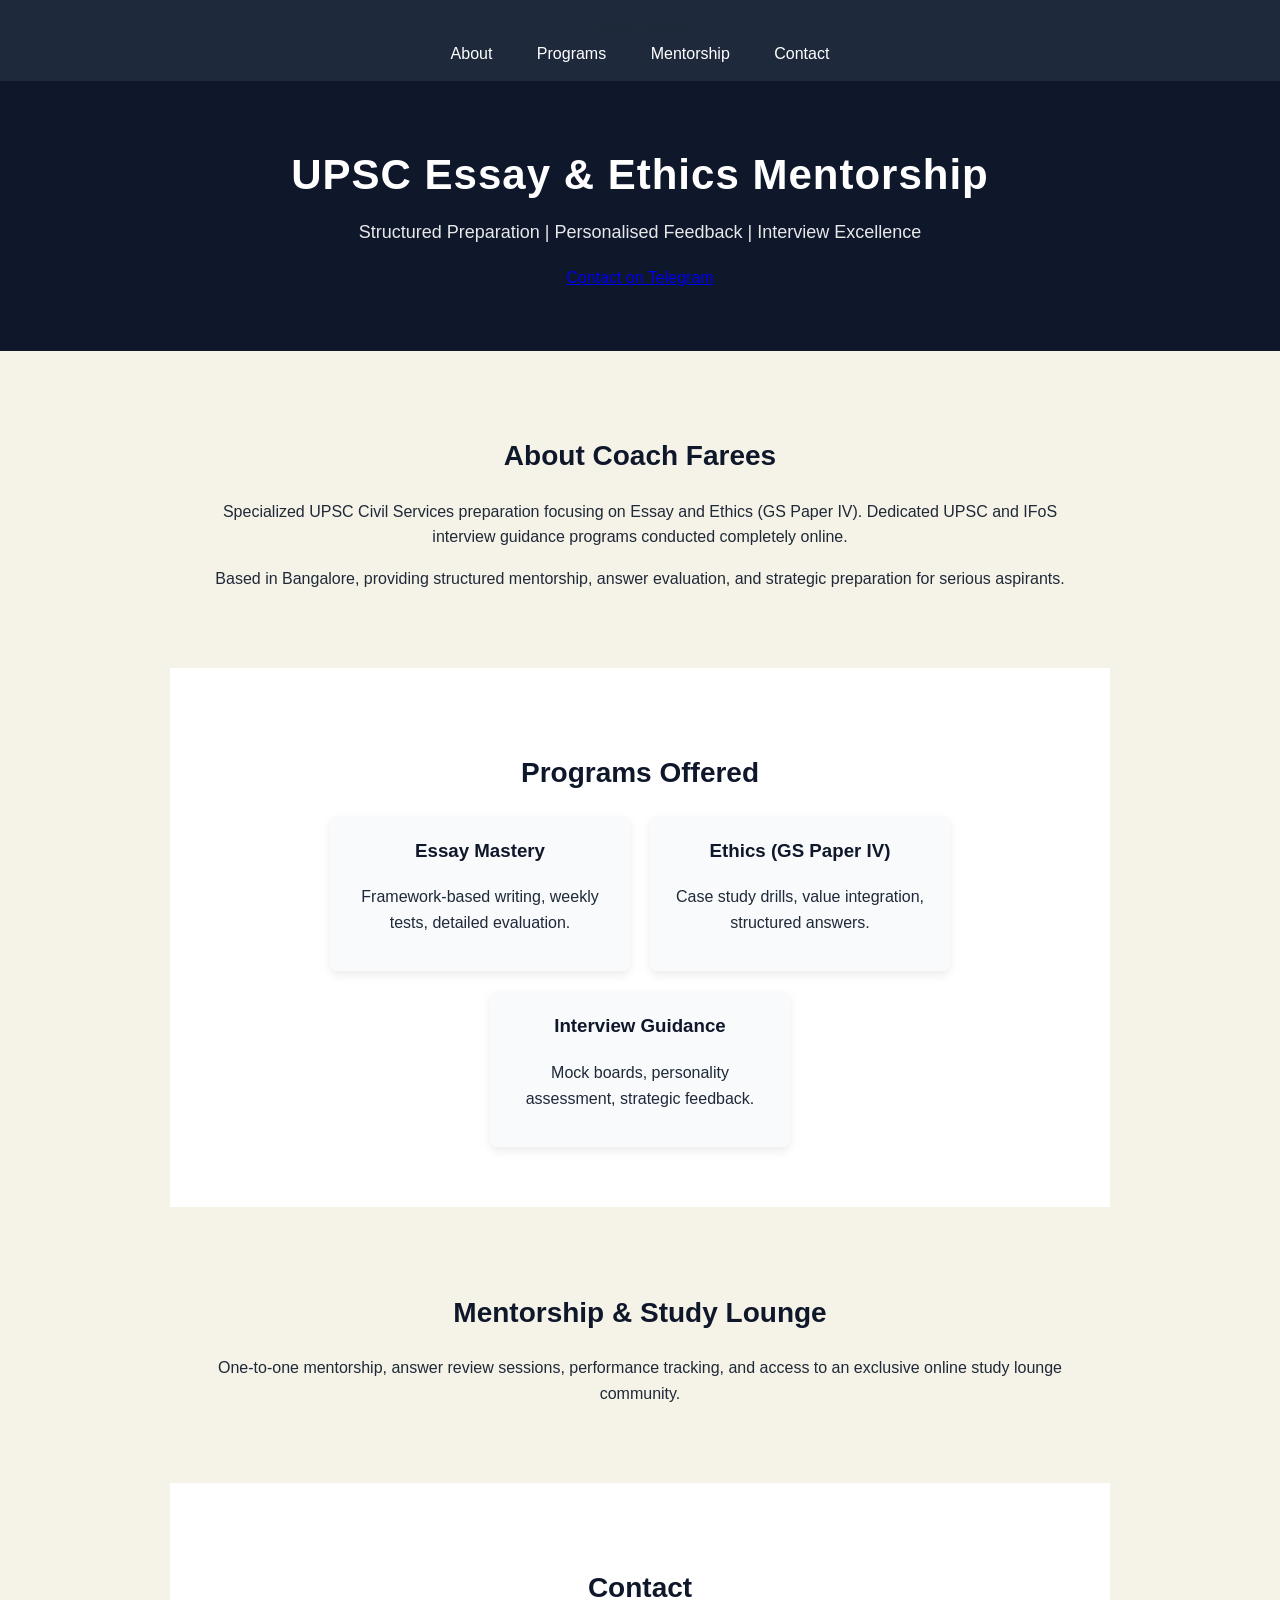
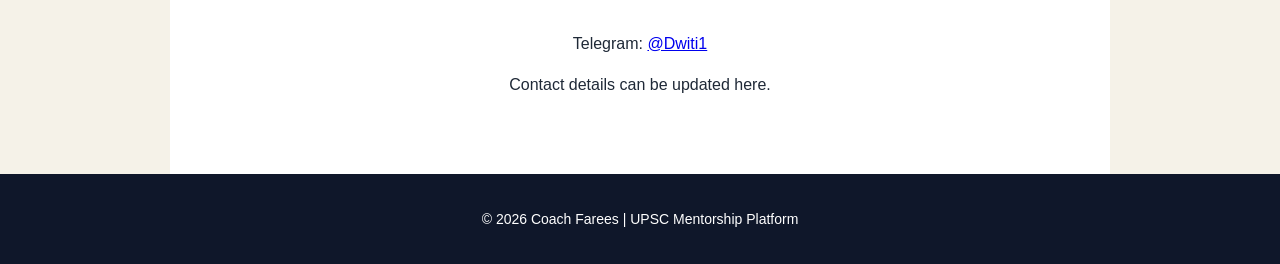
==== index.html @ 4fce7acf "Update index.html" ====
<!DOCTYPE html>
<html lang="en">
<head>
    <meta charset="UTF-8">
    <title>Coach Farees | UPSC Essay & Ethics Mentorship</title>
    <link rel="stylesheet" href="style.css">
</head>
<body>

    <nav class="navbar">
        <div class="logo">Coach Farees</div>
        <div class="nav-links">
            <a href="#about">About</a>
            <a href="#programs">Programs</a>
            <a href="#mentorship">Mentorship</a>
            <a href="#contact">Contact</a>
        </div>
    </nav>

    <header class="hero">
        <h1>UPSC Essay & Ethics Mentorship</h1>
        <p>Structured Preparation | Personalised Feedback | Interview Excellence</p>
        <a href="https://t.me/Dwiti1" class="btn" target="_blank">Contact on Telegram</a>
    </header>

    <section id="about" class="section">
        <h2>About Coach Farees</h2>
        <p>
            Specialized UPSC Civil Services preparation focusing on Essay and Ethics (GS Paper IV).
            Dedicated UPSC and IFoS interview guidance programs conducted completely online.
        </p>
        <p>
            Based in Bangalore, providing structured mentorship, answer evaluation,
            and strategic preparation for serious aspirants.
        </p>
    </section>

    <section id="programs" class="section alt">
        <h2>Programs Offered</h2>
        <div class="card-container">
            <div class="card">
                <h3>Essay Mastery</h3>
                <p>Framework-based writing, weekly tests, detailed evaluation.</p>
            </div>
            <div class="card">
                <h3>Ethics (GS Paper IV)</h3>
                <p>Case study drills, value integration, structured answers.</p>
            </div>
            <div class="card">
                <h3>Interview Guidance</h3>
                <p>Mock boards, personality assessment, strategic feedback.</p>
            </div>
        </div>
    </section>

    <section id="mentorship" class="section">
        <h2>Mentorship & Study Lounge</h2>
        <p>
            One-to-one mentorship, answer review sessions, performance tracking,
            and access to an exclusive online study lounge community.
        </p>
    </section>

    <section id="contact" class="section alt">
        <h2>Contact</h2>
        <p>Telegram: <a href="https://t.me/Dwiti1" target="_blank">@Dwiti1</a></p>
        <p>Contact details can be updated here.</p>
    </section>

    <footer>
        <p>© 2026 Coach Farees | UPSC Mentorship Platform</p>
    </footer>

</body>
</html>
---- style.css ----
body {
    margin: 0;
    font-family: 'Segoe UI', Tahoma, sans-serif;
    background-color: #f5f2e8;
    color: #1f2937;
    line-height: 1.6;
}

/* Header */
header {
    background-color: #0f172a;
    color: white;
    text-align: center;
    padding: 60px 20px;
}

header h1 {
    margin: 0;
    font-size: 42px;
    letter-spacing: 1px;
}

header p {
    margin-top: 10px;
    font-size: 18px;
    opacity: 0.9;
}

/* Navigation */
nav {
    background-color: #1e293b;
    text-align: center;
    padding: 15px 0;
}

nav a {
    color: white;
    text-decoration: none;
    margin: 0 20px;
    font-size: 16px;
}

nav a:hover {
    text-decoration: underline;
}

/* Sections */
.section {
    padding: 60px 20px;
    text-align: center;
    max-width: 900px;
    margin: auto;
}

.section h2 {
    margin-bottom: 20px;
    font-size: 28px;
    color: #0f172a;
}

.alt {
    background-color: #ffffff;
}

/* Cards */
.card-container {
    display: flex;
    flex-wrap: wrap;
    justify-content: center;
    gap: 20px;
}

.card {
    background-color: #f8fafc;
    padding: 20px;
    width: 260px;
    border-radius: 8px;
    box-shadow: 0 4px 10px rgba(0,0,0,0.08);
}

.card h3 {
    margin-top: 0;
    color: #0f172a;
}

/* Footer */
footer {
    background-color: #0f172a;
    color: white;
    text-align: center;
    padding: 20px;
    font-size: 14px;
}

/* Mobile Responsive */
@media (max-width: 768px) {
    .card-container {
        flex-direction: column;
        align-items: center;
    }
}
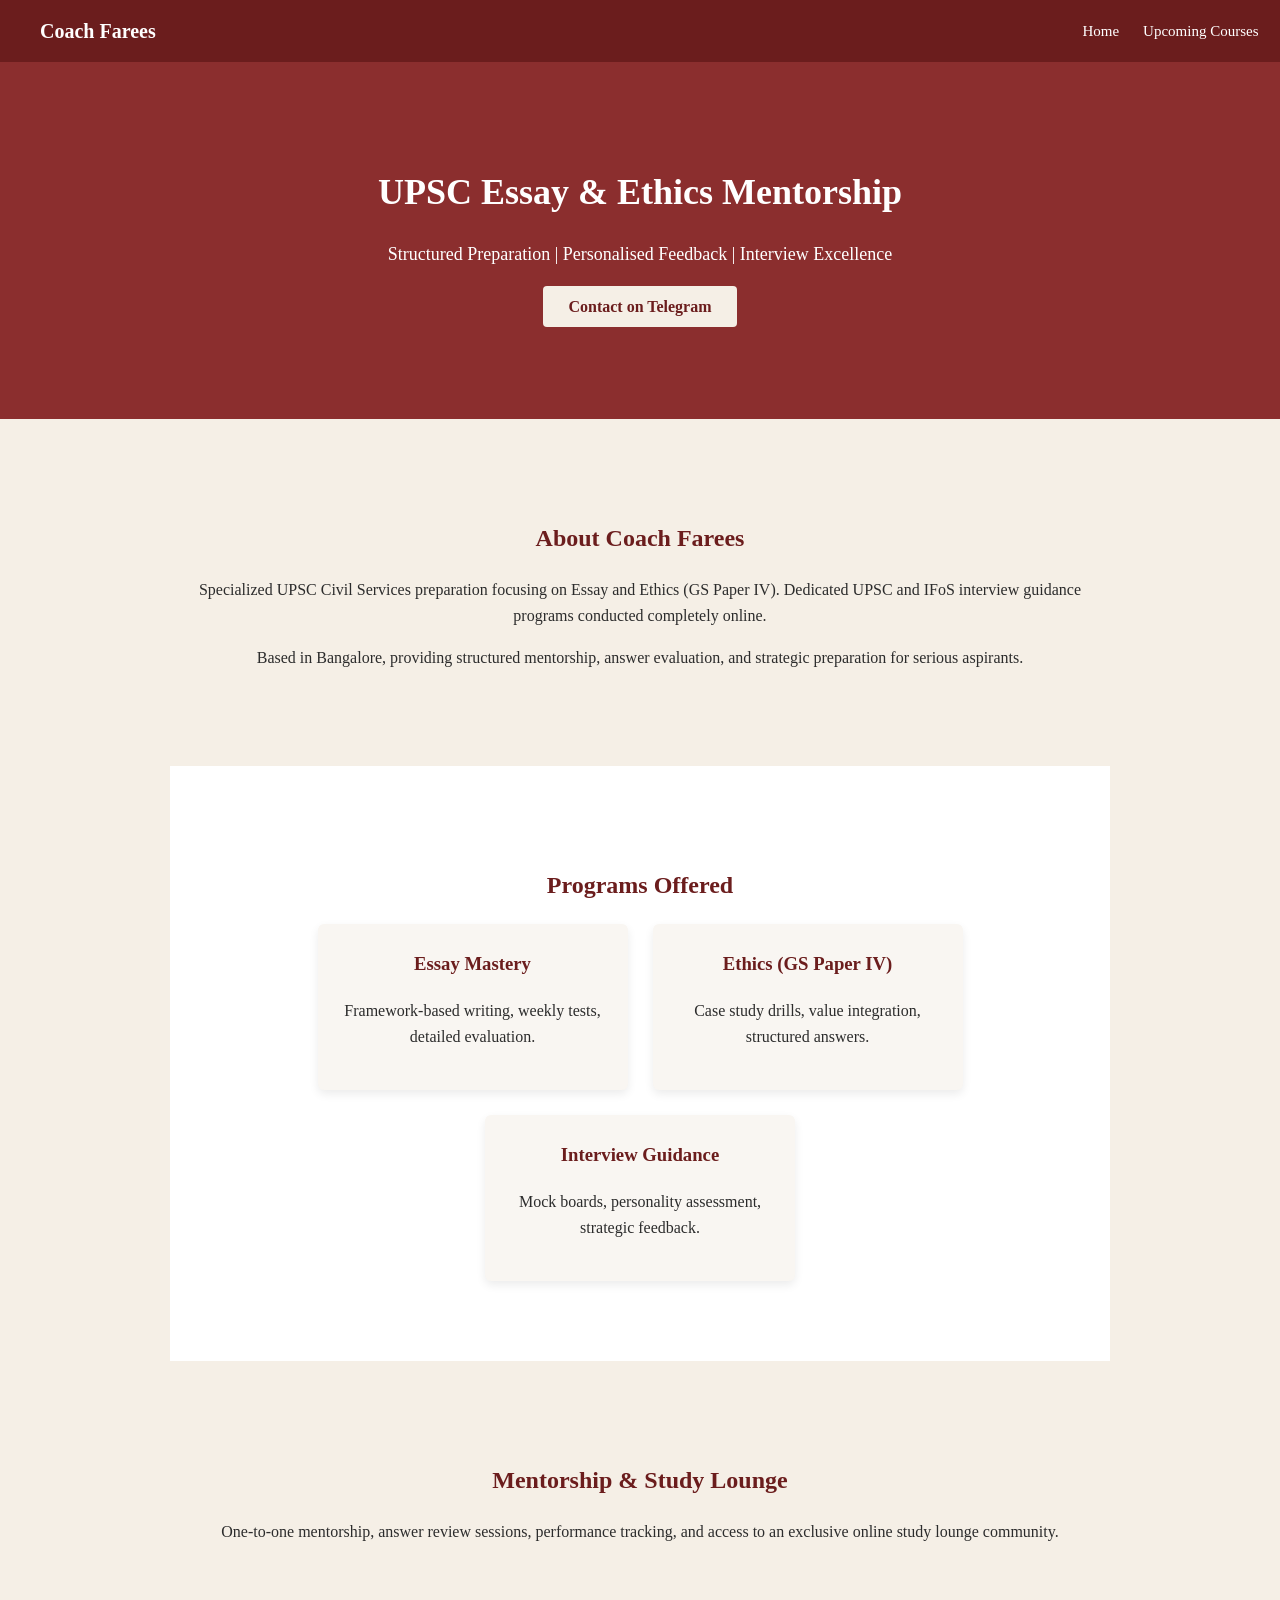
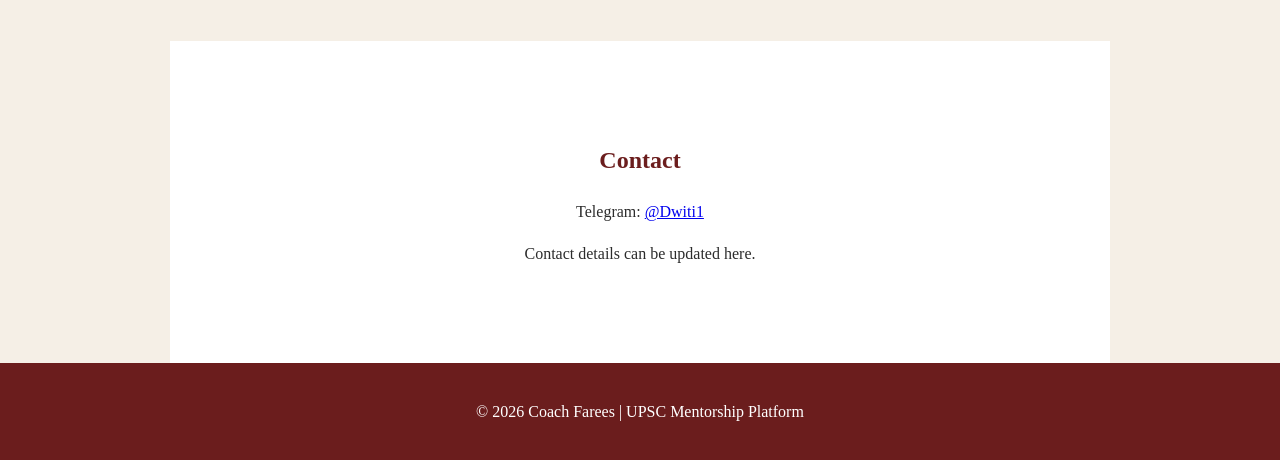
==== commit 90e7c77b: "Update index.html" ====
--- a/index.html
+++ b/index.html
@@ -10,10 +10,9 @@
     <nav class="navbar">
         <div class="logo">Coach Farees</div>
         <div class="nav-links">
-            <a href="#about">About</a>
-            <a href="#programs">Programs</a>
-            <a href="#mentorship">Mentorship</a>
-            <a href="#contact">Contact</a>
+            <a href="index.html">Home</a>
+            <a href="courses.html">Upcoming Courses</a>
+            <a href="forms.html">Apply</a>
         </div>
     </nav>
 
@@ -73,3 +72,4 @@
 
 </body>
 </html>
+
--- a/style.css
+++ b/style.css
@@ -1,65 +1,91 @@
+html {
+    scroll-behavior: smooth;
+}
+
 body {
     margin: 0;
-    font-family: 'Segoe UI', Tahoma, sans-serif;
-    background-color: #f5f2e8;
-    color: #1f2937;
+    font-family: 'Georgia', serif;
+    background-color: #f5efe6;
+    color: #2c2c2c;
     line-height: 1.6;
 }
 
-/* Header */
-header {
-    background-color: #0f172a;
+/* Navbar */
+.navbar {
+    position: fixed;
+    top: 0;
+    width: 100%;
+    background-color: #6b1d1d;
+    color: white;
+    display: flex;
+    justify-content: space-between;
+    align-items: center;
+    padding: 15px 40px;
+    z-index: 1000;
+}
+
+.navbar .logo {
+    font-size: 20px;
+    font-weight: bold;
+}
+
+.nav-links a {
+    color: white;
+    text-decoration: none;
+    margin-left: 20px;
+    font-size: 15px;
+}
+
+.nav-links a:hover {
+    text-decoration: underline;
+}
+
+/* Hero */
+.hero {
+    background-color: #8b2e2e;
     color: white;
     text-align: center;
-    padding: 60px 20px;
+    padding: 140px 20px 100px;
 }
 
-header h1 {
-    margin: 0;
-    font-size: 42px;
-    letter-spacing: 1px;
+.hero h1 {
+    font-size: 36px;
+    margin-bottom: 15px;
 }
 
-header p {
-    margin-top: 10px;
+.hero p {
     font-size: 18px;
-    opacity: 0.9;
+    margin-bottom: 25px;
 }
 
-/* Navigation */
-nav {
-    background-color: #1e293b;
-    text-align: center;
-    padding: 15px 0;
+.btn {
+    background-color: #f5efe6;
+    color: #6b1d1d;
+    padding: 12px 25px;
+    text-decoration: none;
+    border-radius: 4px;
+    font-weight: bold;
 }
 
-nav a {
-    color: white;
-    text-decoration: none;
-    margin: 0 20px;
-    font-size: 16px;
-}
-
-nav a:hover {
-    text-decoration: underline;
+.btn:hover {
+    background-color: #e6dccf;
 }
 
 /* Sections */
 .section {
-    padding: 60px 20px;
-    text-align: center;
+    padding: 80px 20px;
     max-width: 900px;
     margin: auto;
+    text-align: center;
+}
+
+.alt {
+    background-color: #ffffff;
 }
 
 .section h2 {
     margin-bottom: 20px;
-    font-size: 28px;
-    color: #0f172a;
-}
-
-.alt {
-    background-color: #ffffff;
+    color: #6b1d1d;
 }
 
 /* Cards */
@@ -67,35 +93,43 @@
     display: flex;
     flex-wrap: wrap;
     justify-content: center;
-    gap: 20px;
+    gap: 25px;
 }
 
 .card {
-    background-color: #f8fafc;
-    padding: 20px;
+    background-color: #f9f6f2;
+    padding: 25px;
     width: 260px;
-    border-radius: 8px;
+    border-radius: 6px;
     box-shadow: 0 4px 10px rgba(0,0,0,0.08);
 }
 
 .card h3 {
     margin-top: 0;
-    color: #0f172a;
+    color: #6b1d1d;
 }
 
 /* Footer */
 footer {
-    background-color: #0f172a;
+    background-color: #6b1d1d;
     color: white;
     text-align: center;
     padding: 20px;
-    font-size: 14px;
 }
 
-/* Mobile Responsive */
+/* Responsive */
 @media (max-width: 768px) {
+    .navbar {
+        flex-direction: column;
+        padding: 15px;
+    }
+
+    .nav-links {
+        margin-top: 10px;
+    }
+
     .card-container {
         flex-direction: column;
         align-items: center;
     }
-}+}
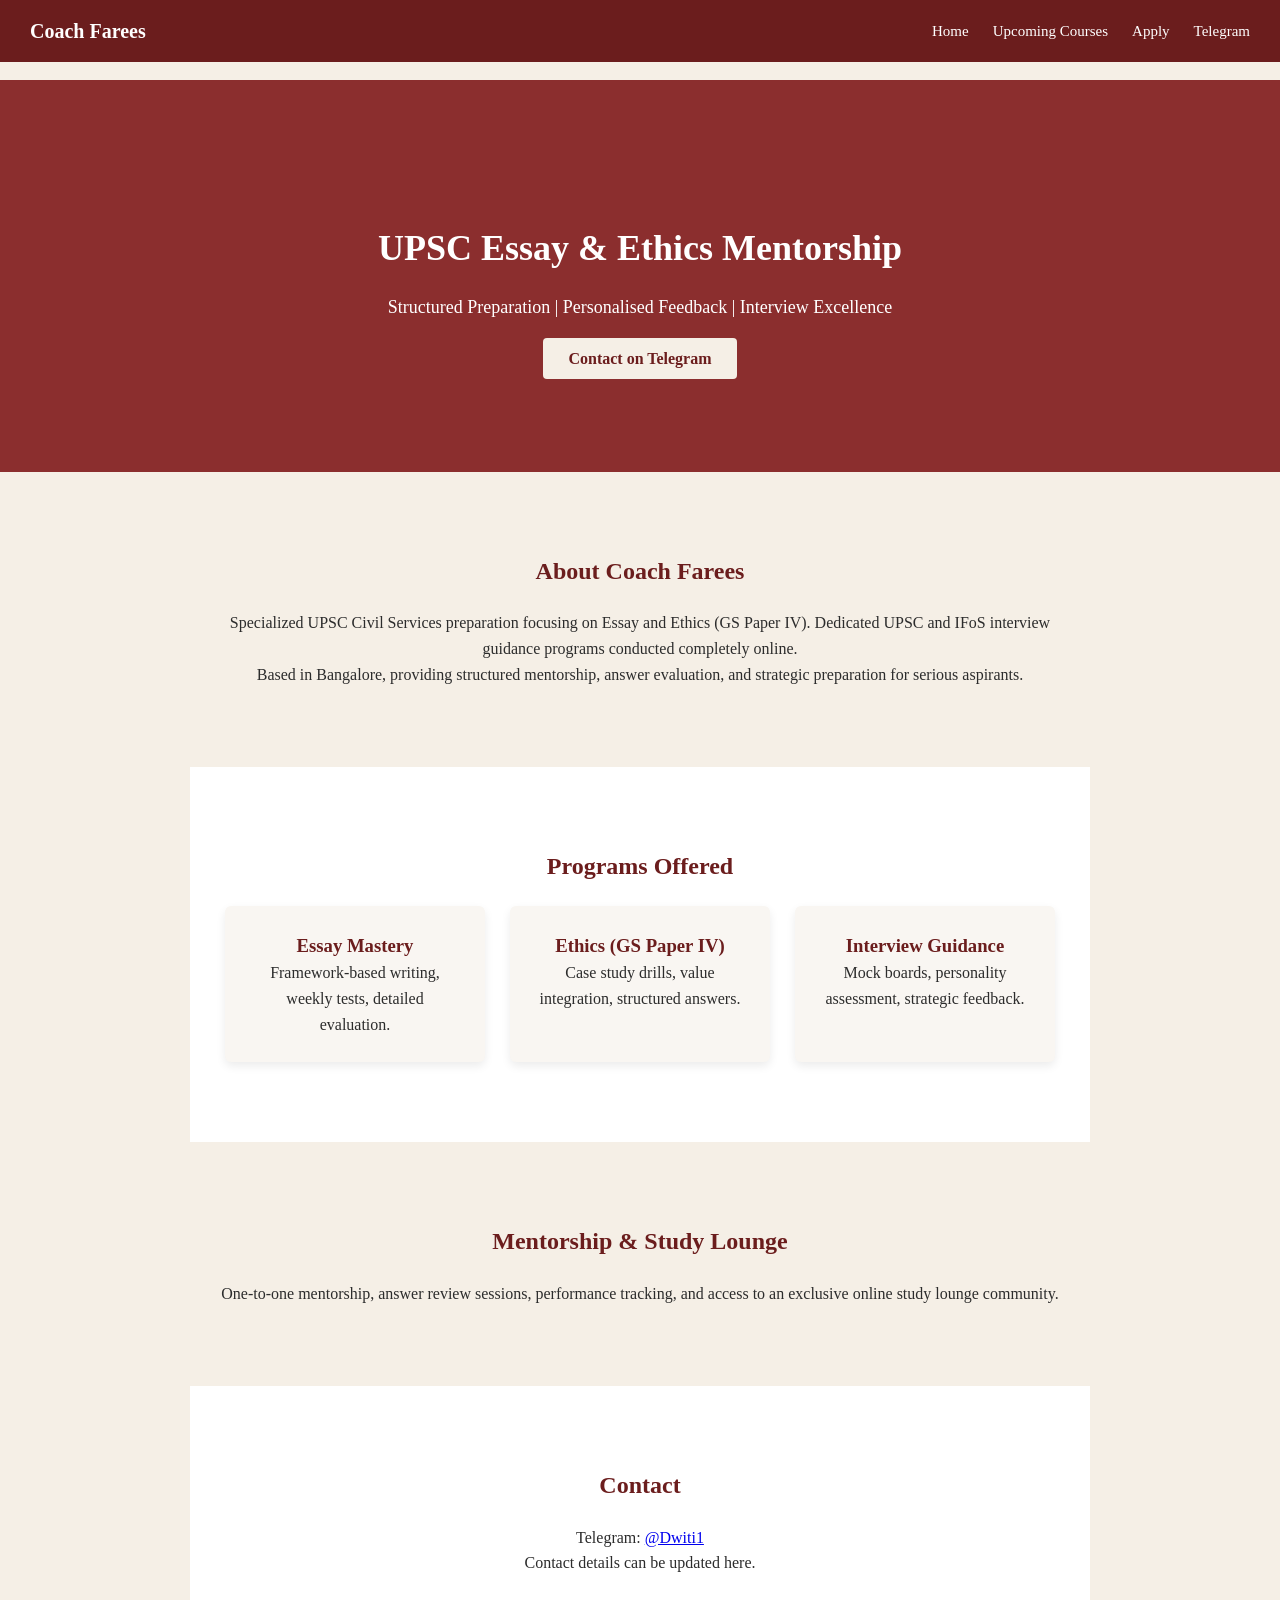
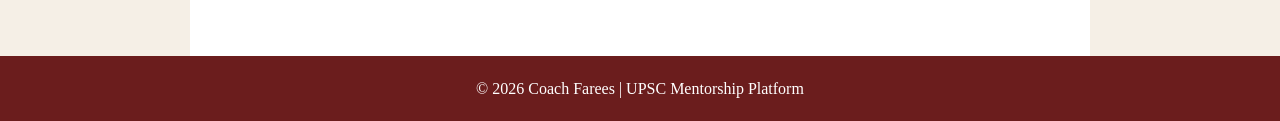
==== commit 10480588: "Update index.html" ====
--- a/index.html
+++ b/index.html
@@ -13,6 +13,7 @@
             <a href="index.html">Home</a>
             <a href="courses.html">Upcoming Courses</a>
             <a href="forms.html">Apply</a>
+            <a href="https://t.me/coachfarees" target="_blank">Telegram</a>
         </div>
     </nav>
 
@@ -73,3 +74,4 @@
 </body>
 </html>
 
+
--- a/style.css
+++ b/style.css
@@ -1,3 +1,8 @@
+* {
+    margin: 0;
+    padding: 0;
+    box-sizing: border-box;
+}
 html {
     scroll-behavior: smooth;
 }
@@ -9,18 +14,22 @@
     color: #2c2c2c;
     line-height: 1.6;
 }
+body {
+    padding-top: 80px;
+}
 
 /* Navbar */
 .navbar {
     position: fixed;
     top: 0;
+    left: 0;
     width: 100%;
     background-color: #6b1d1d;
     color: white;
     display: flex;
     justify-content: space-between;
     align-items: center;
-    padding: 15px 40px;
+    padding: 15px 30px;
     z-index: 1000;
 }
 
@@ -121,11 +130,16 @@
 @media (max-width: 768px) {
     .navbar {
         flex-direction: column;
-        padding: 15px;
+        text-align: center;
     }
 
     .nav-links {
         margin-top: 10px;
+    }
+
+    .nav-links a {
+        display: inline-block;
+        margin: 8px;
     }
 
     .card-container {
@@ -133,3 +147,34 @@
         align-items: center;
     }
 }
+
+.application-form {
+    display: flex;
+    flex-direction: column;
+    max-width: 500px;
+    margin: auto;
+}
+
+.application-form input,
+.application-form textarea {
+    margin: 10px 0;
+    padding: 12px;
+    border-radius: 4px;
+    border: 1px solid #ccc;
+    font-family: inherit;
+}
+
+.application-form button {
+    margin-top: 15px;
+    padding: 12px;
+    background-color: #6b1d1d;
+    color: white;
+    border: none;
+    cursor: pointer;
+    border-radius: 4px;
+}
+
+.application-form button:hover {
+    background-color: #8b2e2e;
+}
+
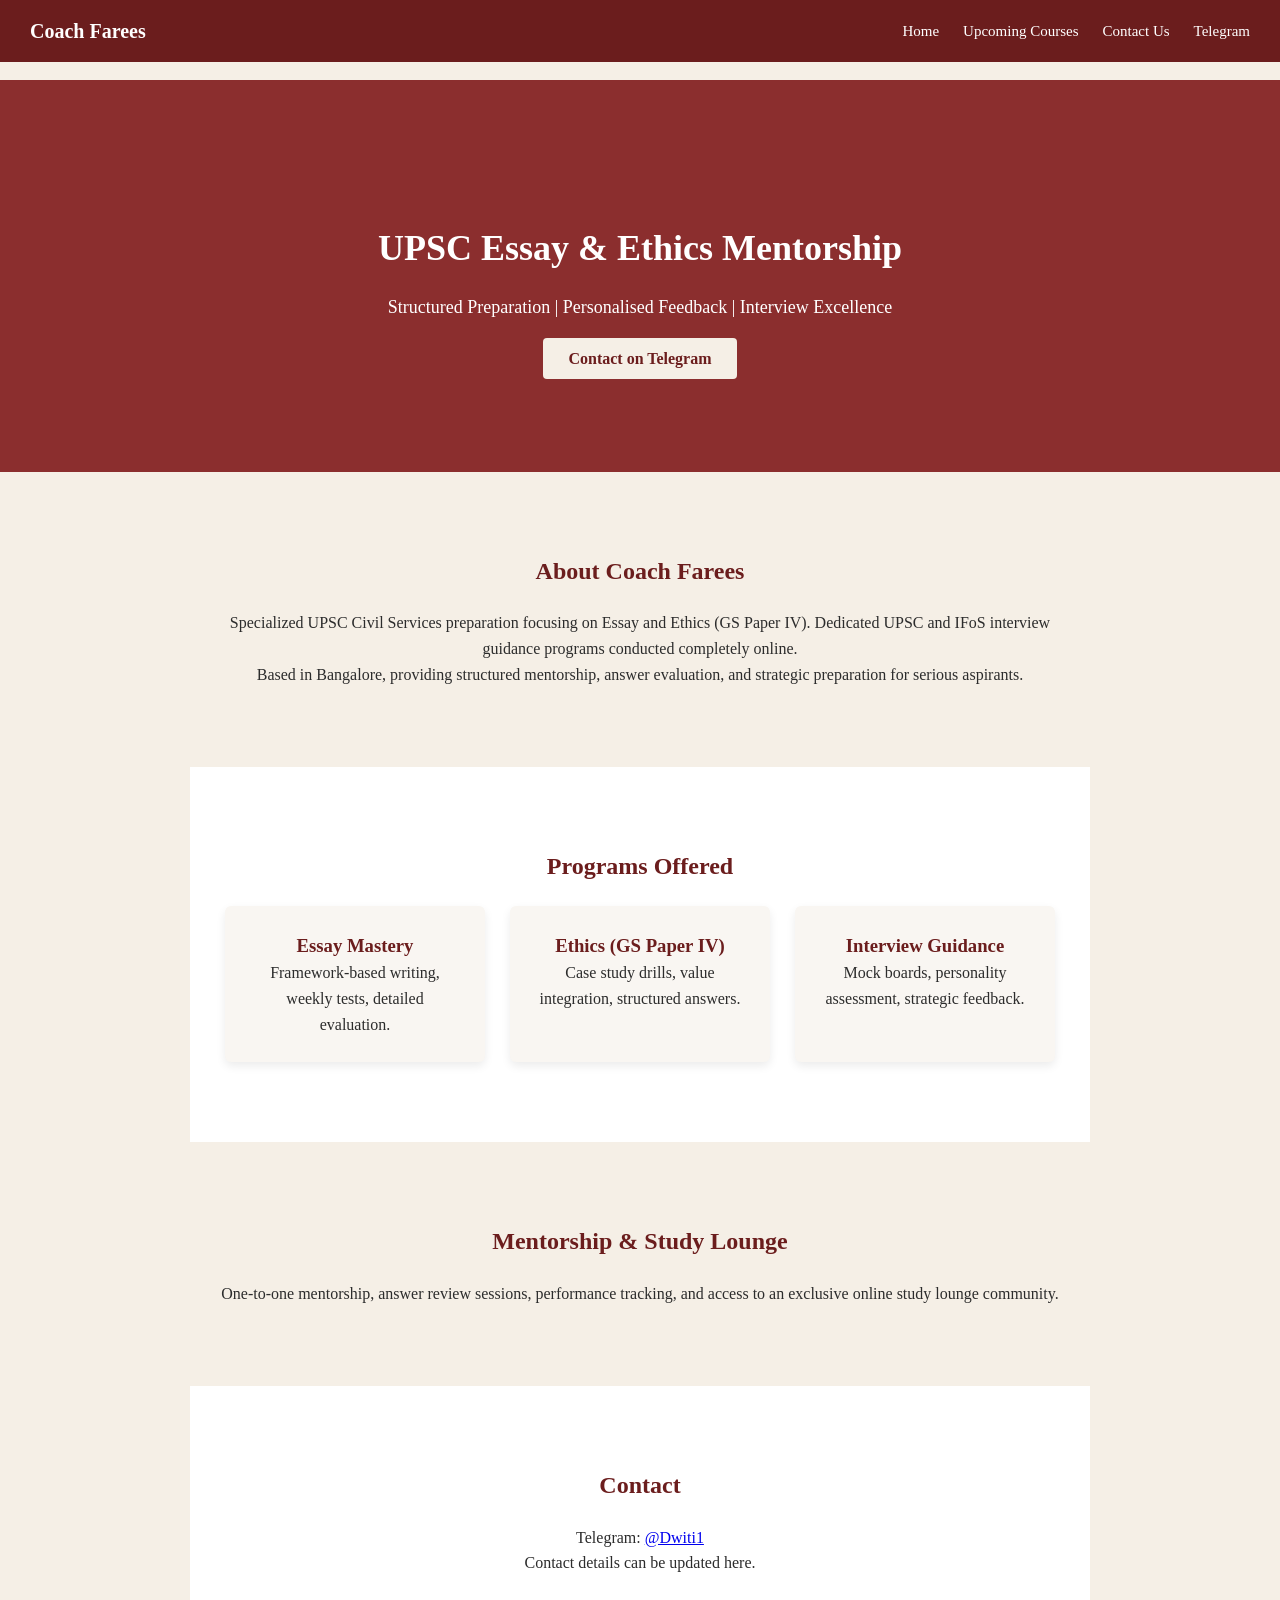
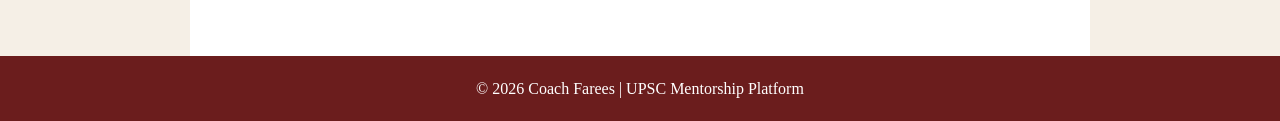
==== commit 90b24d50: "Update index.html" ====
--- a/index.html
+++ b/index.html
@@ -12,7 +12,7 @@
         <div class="nav-links">
             <a href="index.html">Home</a>
             <a href="courses.html">Upcoming Courses</a>
-            <a href="forms.html">Apply</a>
+            <a href="forms.html">Contact Us</a>
             <a href="https://t.me/coachfarees" target="_blank">Telegram</a>
         </div>
     </nav>
@@ -75,3 +75,4 @@
 </html>
 
 
+
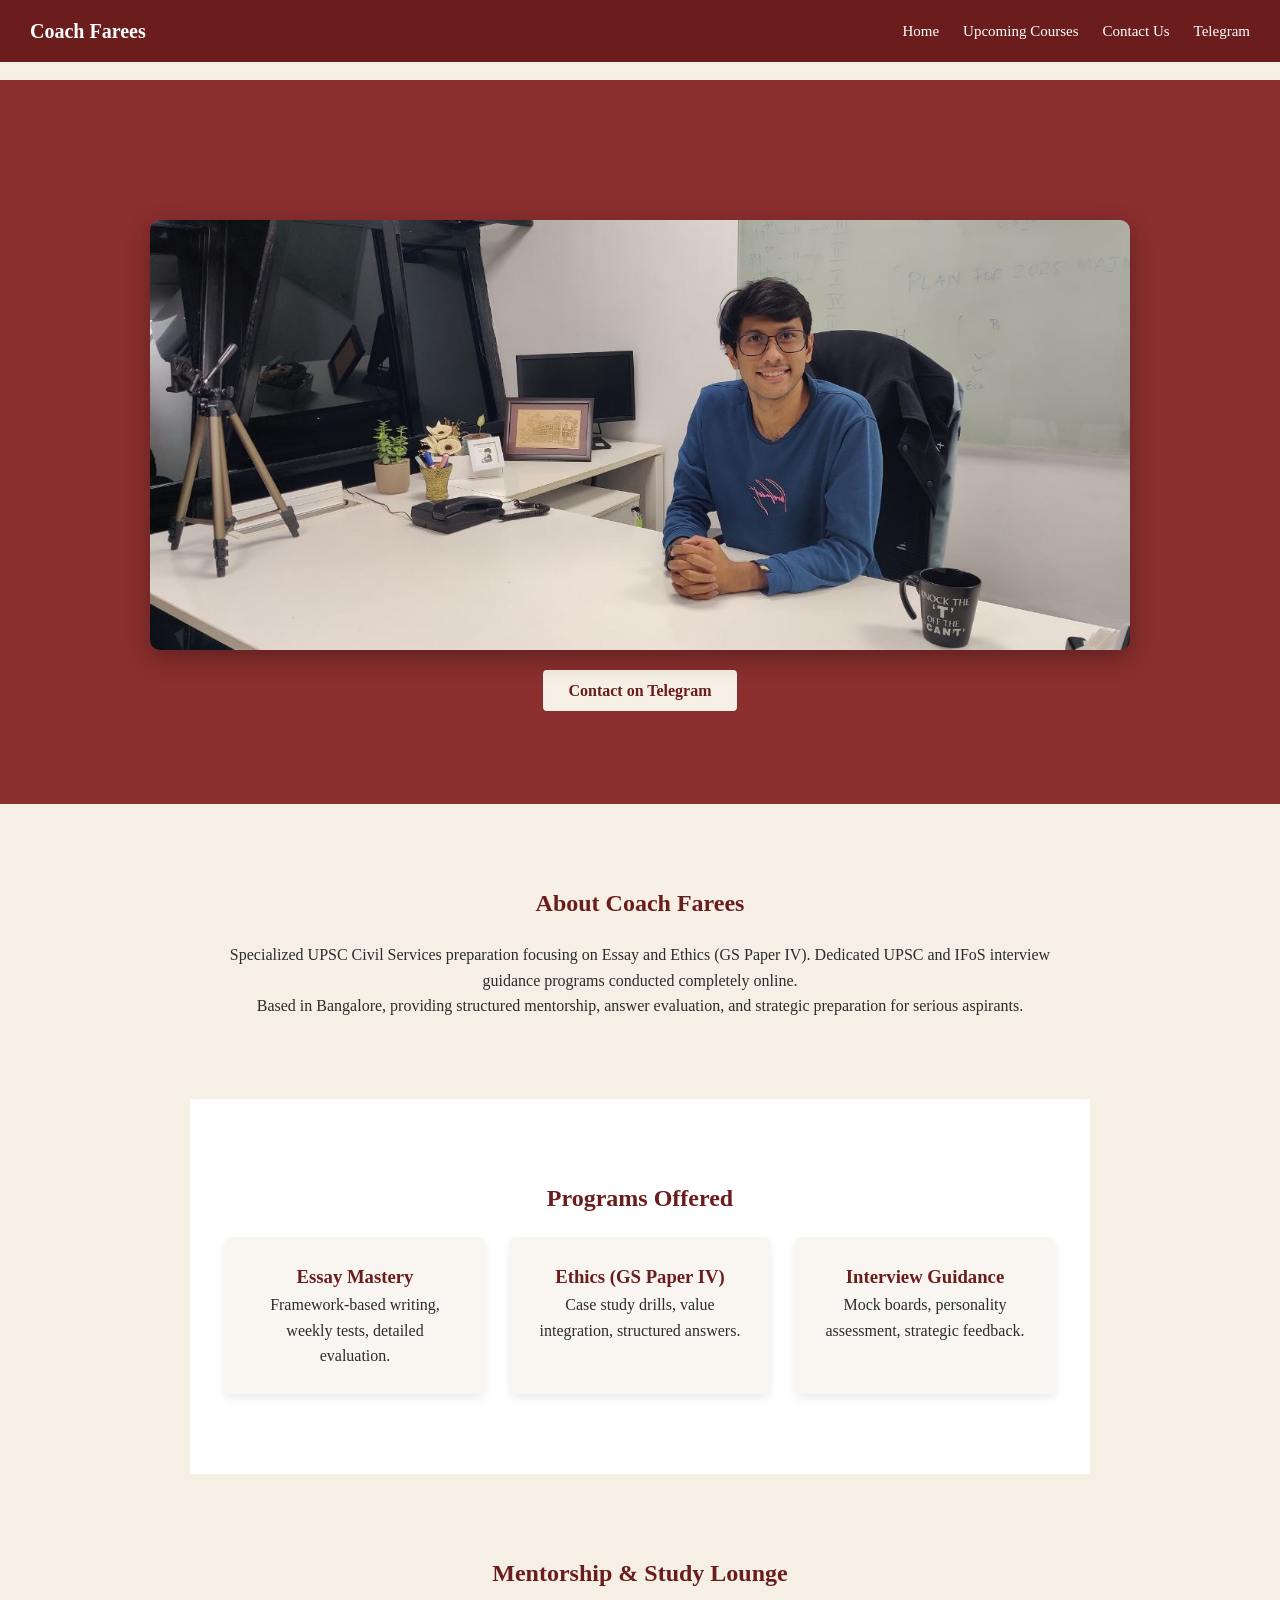
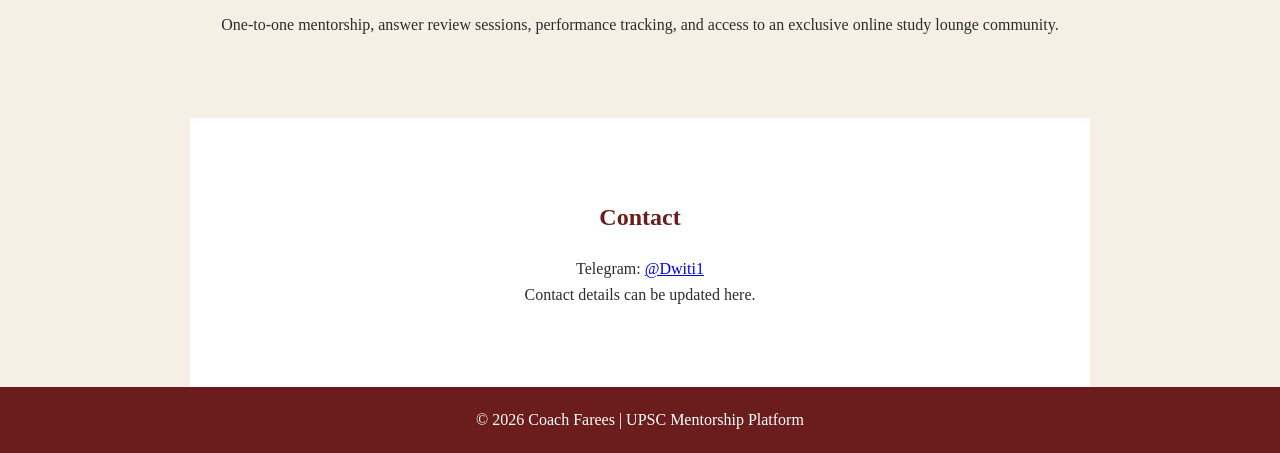
==== commit f5253c59: "Replace hero text with configurable image slideshow" ====
--- a/index.html
+++ b/index.html
@@ -5,40 +5,43 @@
     <title>Coach Farees | UPSC Essay & Ethics Mentorship</title>
     <link rel="stylesheet" href="style.css">
 </head>
-<body>
-
-    <nav class="navbar">
-        <div class="logo">Coach Farees</div>
-        <div class="nav-links">
-            <a href="index.html">Home</a>
+<body>
+
+    <!-- Fixed top navigation for primary site links -->
+    <nav class="navbar">
+        <div class="logo">Coach Farees</div>
+        <div class="nav-links">
+            <a href="index.html">Home</a>
             <a href="courses.html">Upcoming Courses</a>
             <a href="forms.html">Contact Us</a>
             <a href="https://t.me/coachfarees" target="_blank">Telegram</a>
-        </div>
-    </nav>
-
-    <header class="hero">
-        <h1>UPSC Essay & Ethics Mentorship</h1>
-        <p>Structured Preparation | Personalised Feedback | Interview Excellence</p>
-        <a href="https://t.me/Dwiti1" class="btn" target="_blank">Contact on Telegram</a>
-    </header>
-
-    <section id="about" class="section">
-        <h2>About Coach Farees</h2>
-        <p>
-            Specialized UPSC Civil Services preparation focusing on Essay and Ethics (GS Paper IV).
+        </div>
+    </nav>
+
+    <!-- Hero area: slideshow banner with a persistent contact CTA -->
+    <header class="hero">
+        <div class="hero-slideshow" id="hero-slideshow" aria-label="Mentorship highlights slideshow"></div>
+        <a href="https://t.me/Dwiti1" class="btn" target="_blank">Contact on Telegram</a>
+    </header>
+
+    <!-- About section: short profile and mentorship focus -->
+    <section id="about" class="section">
+        <h2>About Coach Farees</h2>
+        <p>
+            Specialized UPSC Civil Services preparation focusing on Essay and Ethics (GS Paper IV).
             Dedicated UPSC and IFoS interview guidance programs conducted completely online.
         </p>
         <p>
             Based in Bangalore, providing structured mentorship, answer evaluation,
             and strategic preparation for serious aspirants.
-        </p>
-    </section>
-
-    <section id="programs" class="section alt">
-        <h2>Programs Offered</h2>
-        <div class="card-container">
-            <div class="card">
+        </p>
+    </section>
+
+    <!-- Programs section: key offerings presented as cards -->
+    <section id="programs" class="section alt">
+        <h2>Programs Offered</h2>
+        <div class="card-container">
+            <div class="card">
                 <h3>Essay Mastery</h3>
                 <p>Framework-based writing, weekly tests, detailed evaluation.</p>
             </div>
@@ -49,30 +52,63 @@
             <div class="card">
                 <h3>Interview Guidance</h3>
                 <p>Mock boards, personality assessment, strategic feedback.</p>
-            </div>
-        </div>
-    </section>
-
-    <section id="mentorship" class="section">
-        <h2>Mentorship & Study Lounge</h2>
-        <p>
-            One-to-one mentorship, answer review sessions, performance tracking,
-            and access to an exclusive online study lounge community.
-        </p>
-    </section>
-
-    <section id="contact" class="section alt">
-        <h2>Contact</h2>
-        <p>Telegram: <a href="https://t.me/Dwiti1" target="_blank">@Dwiti1</a></p>
-        <p>Contact details can be updated here.</p>
-    </section>
-
-    <footer>
-        <p>© 2026 Coach Farees | UPSC Mentorship Platform</p>
-    </footer>
-
-</body>
-</html>
+            </div>
+        </div>
+    </section>
+
+    <!-- Mentorship section: support model and study lounge details -->
+    <section id="mentorship" class="section">
+        <h2>Mentorship & Study Lounge</h2>
+        <p>
+            One-to-one mentorship, answer review sessions, performance tracking,
+            and access to an exclusive online study lounge community.
+        </p>
+    </section>
+
+    <!-- Contact section: direct communication channel and editable placeholder -->
+    <section id="contact" class="section alt">
+        <h2>Contact</h2>
+        <p>Telegram: <a href="https://t.me/Dwiti1" target="_blank">@Dwiti1</a></p>
+        <p>Contact details can be updated here.</p>
+    </section>
+
+    <!-- Footer section: copyright and branding -->
+    <footer>
+        <p>© 2026 Coach Farees | UPSC Mentorship Platform</p>
+    </footer>
+
+    <script>
+        // Slideshow source list: add/replace image paths here in future.
+        const heroImages = [
+            "assets/homemain1.jpg",
+            "assets/homemain2.jpg"
+        ];
+
+        // Create one slide image per entry and stack them for fade transitions.
+        const slideshowRoot = document.getElementById("hero-slideshow");
+        const slides = heroImages.map((src, index) => {
+            const img = document.createElement("img");
+            img.src = src;
+            img.alt = `Coach Farees mentorship highlight ${index + 1}`;
+            img.className = "hero-slide";
+            if (index === 0) {
+                img.classList.add("active");
+            }
+            slideshowRoot.appendChild(img);
+            return img;
+        });
+
+        // Rotate active slide every 4 seconds.
+        let activeSlide = 0;
+        setInterval(() => {
+            slides[activeSlide].classList.remove("active");
+            activeSlide = (activeSlide + 1) % slides.length;
+            slides[activeSlide].classList.add("active");
+        }, 4000);
+    </script>
+
+</body>
+</html>
 
 
 
--- a/style.css
+++ b/style.css
@@ -49,23 +49,39 @@
     text-decoration: underline;
 }
 
-/* Hero */
-.hero {
-    background-color: #8b2e2e;
-    color: white;
-    text-align: center;
-    padding: 140px 20px 100px;
-}
-
-.hero h1 {
-    font-size: 36px;
-    margin-bottom: 15px;
-}
-
-.hero p {
-    font-size: 18px;
-    margin-bottom: 25px;
-}
+/* Hero */
+.hero {
+    background-color: #8b2e2e;
+    color: white;
+    text-align: center;
+    padding: 140px 20px 100px;
+}
+
+/* Hero slideshow container */
+.hero-slideshow {
+    width: min(100%, 980px);
+    height: clamp(220px, 45vw, 430px);
+    margin: 0 auto 28px;
+    border-radius: 10px;
+    overflow: hidden;
+    position: relative;
+    box-shadow: 0 8px 24px rgba(0,0,0,0.3);
+}
+
+/* Each hero image slide, faded in/out via active class */
+.hero-slide {
+    position: absolute;
+    inset: 0;
+    width: 100%;
+    height: 100%;
+    object-fit: cover;
+    opacity: 0;
+    transition: opacity 0.9s ease;
+}
+
+.hero-slide.active {
+    opacity: 1;
+}
 
 .btn {
     background-color: #f5efe6;
@@ -177,4 +193,13 @@
 .application-form button:hover {
     background-color: #8b2e2e;
 }
-
+.contact-direct {
+    text-align: center;
+}
+
+.special-card {
+    background-color: #fff8f0;
+    border-left: 5px solid #6b1d1d;
+    padding: 30px;
+}
+
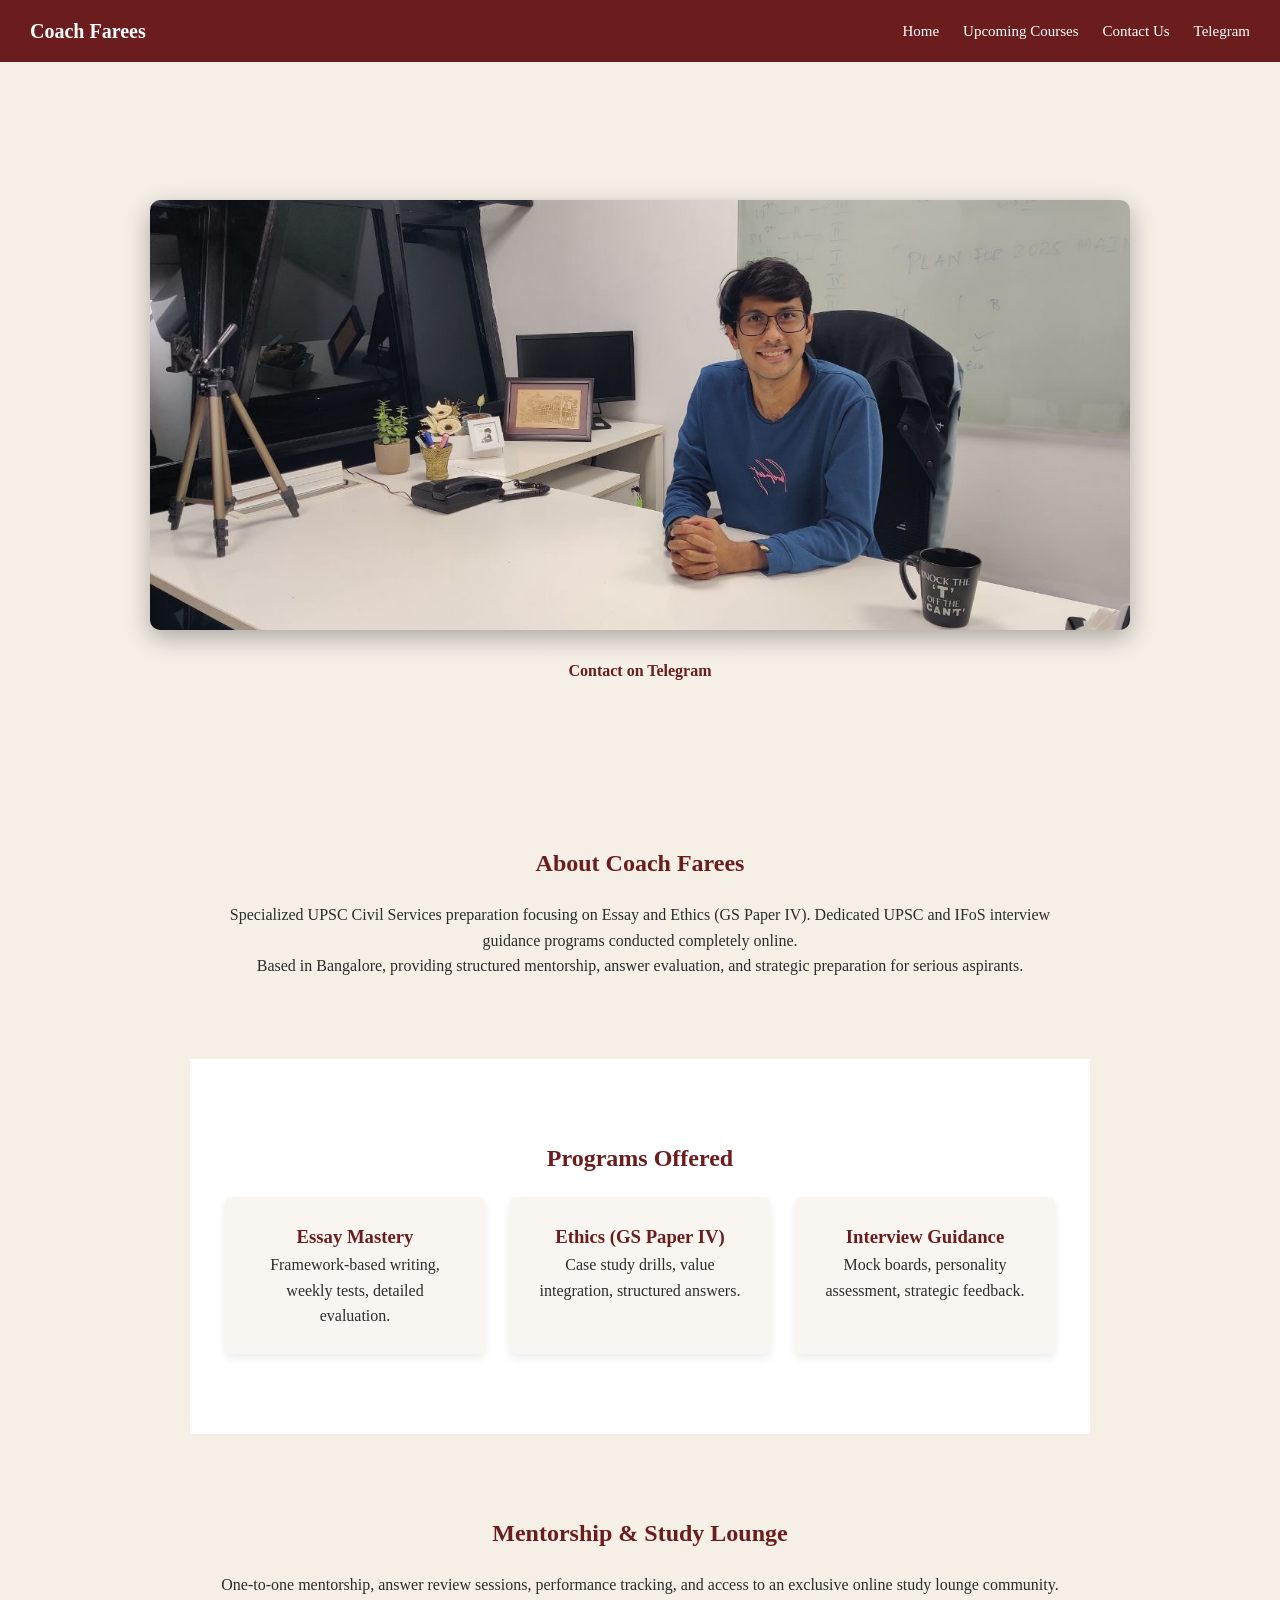
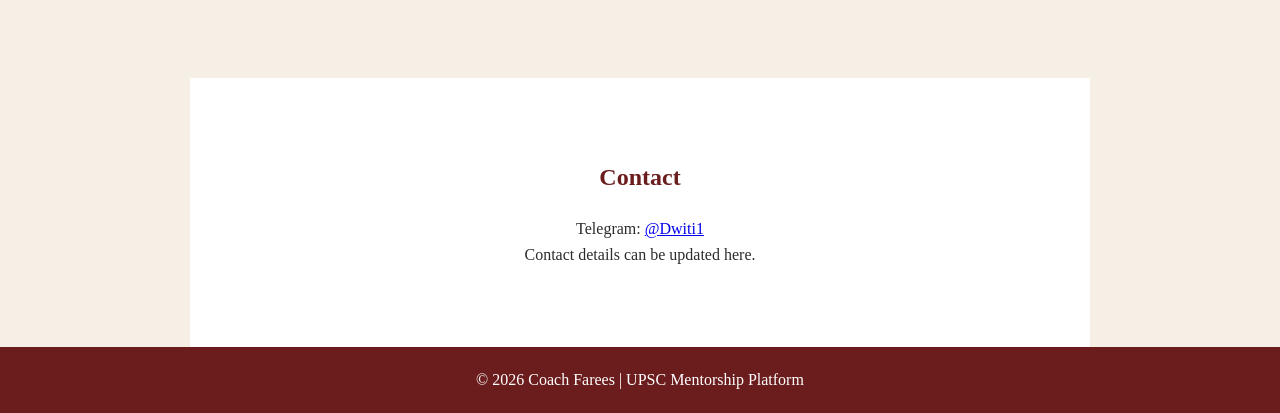
==== commit 019f935c: "Fix hero slideshow to show one image and remove red background" ====
--- a/index.html
+++ b/index.html
@@ -1,10 +1,10 @@
-<!DOCTYPE html>
-<html lang="en">
-<head>
-    <meta charset="UTF-8">
-    <title>Coach Farees | UPSC Essay & Ethics Mentorship</title>
-    <link rel="stylesheet" href="style.css">
-</head>
+<!DOCTYPE html>
+<html lang="en">
+<head>
+    <meta charset="UTF-8">
+    <title>Coach Farees | UPSC Essay & Ethics Mentorship</title>
+    <link rel="stylesheet" href="style.css">
+</head>
 <body>
 
     <!-- Fixed top navigation for primary site links -->
@@ -12,15 +12,17 @@
         <div class="logo">Coach Farees</div>
         <div class="nav-links">
             <a href="index.html">Home</a>
-            <a href="courses.html">Upcoming Courses</a>
-            <a href="forms.html">Contact Us</a>
-            <a href="https://t.me/coachfarees" target="_blank">Telegram</a>
+            <a href="courses.html">Upcoming Courses</a>
+            <a href="forms.html">Contact Us</a>
+            <a href="https://t.me/coachfarees" target="_blank">Telegram</a>
         </div>
     </nav>
 
     <!-- Hero area: slideshow banner with a persistent contact CTA -->
     <header class="hero">
-        <div class="hero-slideshow" id="hero-slideshow" aria-label="Mentorship highlights slideshow"></div>
+        <div class="hero-slideshow">
+            <img id="hero-slide-image" class="hero-slide-image" src="assets/homemain1.jpg" alt="Coach Farees mentorship highlight 1">
+        </div>
         <a href="https://t.me/Dwiti1" class="btn" target="_blank">Contact on Telegram</a>
     </header>
 
@@ -29,11 +31,11 @@
         <h2>About Coach Farees</h2>
         <p>
             Specialized UPSC Civil Services preparation focusing on Essay and Ethics (GS Paper IV).
-            Dedicated UPSC and IFoS interview guidance programs conducted completely online.
-        </p>
-        <p>
-            Based in Bangalore, providing structured mentorship, answer evaluation,
-            and strategic preparation for serious aspirants.
+            Dedicated UPSC and IFoS interview guidance programs conducted completely online.
+        </p>
+        <p>
+            Based in Bangalore, providing structured mentorship, answer evaluation,
+            and strategic preparation for serious aspirants.
         </p>
     </section>
 
@@ -42,16 +44,16 @@
         <h2>Programs Offered</h2>
         <div class="card-container">
             <div class="card">
-                <h3>Essay Mastery</h3>
-                <p>Framework-based writing, weekly tests, detailed evaluation.</p>
-            </div>
-            <div class="card">
-                <h3>Ethics (GS Paper IV)</h3>
-                <p>Case study drills, value integration, structured answers.</p>
-            </div>
-            <div class="card">
-                <h3>Interview Guidance</h3>
-                <p>Mock boards, personality assessment, strategic feedback.</p>
+                <h3>Essay Mastery</h3>
+                <p>Framework-based writing, weekly tests, detailed evaluation.</p>
+            </div>
+            <div class="card">
+                <h3>Ethics (GS Paper IV)</h3>
+                <p>Case study drills, value integration, structured answers.</p>
+            </div>
+            <div class="card">
+                <h3>Interview Guidance</h3>
+                <p>Mock boards, personality assessment, strategic feedback.</p>
             </div>
         </div>
     </section>
@@ -84,31 +86,20 @@
             "assets/homemain2.jpg"
         ];
 
-        // Create one slide image per entry and stack them for fade transitions.
-        const slideshowRoot = document.getElementById("hero-slideshow");
-        const slides = heroImages.map((src, index) => {
-            const img = document.createElement("img");
-            img.src = src;
-            img.alt = `Coach Farees mentorship highlight ${index + 1}`;
-            img.className = "hero-slide";
-            if (index === 0) {
-                img.classList.add("active");
-            }
-            slideshowRoot.appendChild(img);
-            return img;
-        });
+        // Single image element for slideshow so only one photo is shown at a time.
+        const slideImage = document.getElementById("hero-slide-image");
 
-        // Rotate active slide every 4 seconds.
+        // Rotate slide source every 4 seconds.
         let activeSlide = 0;
         setInterval(() => {
-            slides[activeSlide].classList.remove("active");
-            activeSlide = (activeSlide + 1) % slides.length;
-            slides[activeSlide].classList.add("active");
+            activeSlide = (activeSlide + 1) % heroImages.length;
+            slideImage.src = heroImages[activeSlide];
+            slideImage.alt = `Coach Farees mentorship highlight ${activeSlide + 1}`;
         }, 4000);
     </script>
 
 </body>
 </html>
-
-
-
+
+
+
--- a/style.css
+++ b/style.css
@@ -1,60 +1,59 @@
-* {
-    margin: 0;
-    padding: 0;
-    box-sizing: border-box;
-}
-html {
-    scroll-behavior: smooth;
-}
-
-body {
-    margin: 0;
-    font-family: 'Georgia', serif;
-    background-color: #f5efe6;
-    color: #2c2c2c;
-    line-height: 1.6;
-}
-body {
-    padding-top: 80px;
-}
-
-/* Navbar */
-.navbar {
-    position: fixed;
-    top: 0;
-    left: 0;
-    width: 100%;
-    background-color: #6b1d1d;
-    color: white;
-    display: flex;
-    justify-content: space-between;
-    align-items: center;
-    padding: 15px 30px;
-    z-index: 1000;
-}
-
-.navbar .logo {
-    font-size: 20px;
-    font-weight: bold;
-}
-
-.nav-links a {
-    color: white;
-    text-decoration: none;
-    margin-left: 20px;
-    font-size: 15px;
-}
-
-.nav-links a:hover {
-    text-decoration: underline;
-}
-
+* {
+    margin: 0;
+    padding: 0;
+    box-sizing: border-box;
+}
+html {
+    scroll-behavior: smooth;
+}
+
+body {
+    margin: 0;
+    font-family: 'Georgia', serif;
+    background-color: #f5efe6;
+    color: #2c2c2c;
+    line-height: 1.6;
+}
+body {
+    padding-top: 80px;
+}
+
+/* Navbar */
+.navbar {
+    position: fixed;
+    top: 0;
+    left: 0;
+    width: 100%;
+    background-color: #6b1d1d;
+    color: white;
+    display: flex;
+    justify-content: space-between;
+    align-items: center;
+    padding: 15px 30px;
+    z-index: 1000;
+}
+
+.navbar .logo {
+    font-size: 20px;
+    font-weight: bold;
+}
+
+.nav-links a {
+    color: white;
+    text-decoration: none;
+    margin-left: 20px;
+    font-size: 15px;
+}
+
+.nav-links a:hover {
+    text-decoration: underline;
+}
+
 /* Hero */
 .hero {
-    background-color: #8b2e2e;
-    color: white;
+    background-color: transparent;
     text-align: center;
-    padding: 140px 20px 100px;
+    padding: 120px 20px 80px;
 }
 
 /* Hero slideshow container */
@@ -68,138 +67,131 @@
     box-shadow: 0 8px 24px rgba(0,0,0,0.3);
 }
 
-/* Each hero image slide, faded in/out via active class */
-.hero-slide {
-    position: absolute;
-    inset: 0;
+/* Single hero image: guarantees one image is visible at a time */
+.hero-slide-image {
     width: 100%;
     height: 100%;
     object-fit: cover;
-    opacity: 0;
-    transition: opacity 0.9s ease;
+    display: block;
 }
 
-.hero-slide.active {
-    opacity: 1;
+.btn {
+    background-color: #f5efe6;
+    color: #6b1d1d;
+    padding: 12px 25px;
+    text-decoration: none;
+    border-radius: 4px;
+    font-weight: bold;
 }
-
-.btn {
-    background-color: #f5efe6;
-    color: #6b1d1d;
-    padding: 12px 25px;
-    text-decoration: none;
-    border-radius: 4px;
-    font-weight: bold;
-}
-
-.btn:hover {
-    background-color: #e6dccf;
-}
-
-/* Sections */
-.section {
-    padding: 80px 20px;
-    max-width: 900px;
-    margin: auto;
-    text-align: center;
-}
-
-.alt {
-    background-color: #ffffff;
-}
-
-.section h2 {
-    margin-bottom: 20px;
-    color: #6b1d1d;
-}
-
-/* Cards */
-.card-container {
-    display: flex;
-    flex-wrap: wrap;
-    justify-content: center;
-    gap: 25px;
-}
-
-.card {
-    background-color: #f9f6f2;
-    padding: 25px;
-    width: 260px;
-    border-radius: 6px;
-    box-shadow: 0 4px 10px rgba(0,0,0,0.08);
-}
-
-.card h3 {
-    margin-top: 0;
-    color: #6b1d1d;
-}
-
-/* Footer */
-footer {
-    background-color: #6b1d1d;
-    color: white;
-    text-align: center;
-    padding: 20px;
-}
-
-/* Responsive */
-@media (max-width: 768px) {
-    .navbar {
-        flex-direction: column;
-        text-align: center;
-    }
-
-    .nav-links {
-        margin-top: 10px;
-    }
-
-    .nav-links a {
-        display: inline-block;
-        margin: 8px;
-    }
-
-    .card-container {
-        flex-direction: column;
-        align-items: center;
-    }
-}
-
-.application-form {
-    display: flex;
-    flex-direction: column;
-    max-width: 500px;
-    margin: auto;
-}
-
-.application-form input,
-.application-form textarea {
-    margin: 10px 0;
-    padding: 12px;
-    border-radius: 4px;
-    border: 1px solid #ccc;
-    font-family: inherit;
-}
-
-.application-form button {
-    margin-top: 15px;
-    padding: 12px;
-    background-color: #6b1d1d;
-    color: white;
-    border: none;
-    cursor: pointer;
-    border-radius: 4px;
-}
-
-.application-form button:hover {
-    background-color: #8b2e2e;
-}
-.contact-direct {
-    text-align: center;
-}
-
-.special-card {
-    background-color: #fff8f0;
-    border-left: 5px solid #6b1d1d;
-    padding: 30px;
-}
-
+
+.btn:hover {
+    background-color: #e6dccf;
+}
+
+/* Sections */
+.section {
+    padding: 80px 20px;
+    max-width: 900px;
+    margin: auto;
+    text-align: center;
+}
+
+.alt {
+    background-color: #ffffff;
+}
+
+.section h2 {
+    margin-bottom: 20px;
+    color: #6b1d1d;
+}
+
+/* Cards */
+.card-container {
+    display: flex;
+    flex-wrap: wrap;
+    justify-content: center;
+    gap: 25px;
+}
+
+.card {
+    background-color: #f9f6f2;
+    padding: 25px;
+    width: 260px;
+    border-radius: 6px;
+    box-shadow: 0 4px 10px rgba(0,0,0,0.08);
+}
+
+.card h3 {
+    margin-top: 0;
+    color: #6b1d1d;
+}
+
+/* Footer */
+footer {
+    background-color: #6b1d1d;
+    color: white;
+    text-align: center;
+    padding: 20px;
+}
+
+/* Responsive */
+@media (max-width: 768px) {
+    .navbar {
+        flex-direction: column;
+        text-align: center;
+    }
+
+    .nav-links {
+        margin-top: 10px;
+    }
+
+    .nav-links a {
+        display: inline-block;
+        margin: 8px;
+    }
+
+    .card-container {
+        flex-direction: column;
+        align-items: center;
+    }
+}
+
+.application-form {
+    display: flex;
+    flex-direction: column;
+    max-width: 500px;
+    margin: auto;
+}
+
+.application-form input,
+.application-form textarea {
+    margin: 10px 0;
+    padding: 12px;
+    border-radius: 4px;
+    border: 1px solid #ccc;
+    font-family: inherit;
+}
+
+.application-form button {
+    margin-top: 15px;
+    padding: 12px;
+    background-color: #6b1d1d;
+    color: white;
+    border: none;
+    cursor: pointer;
+    border-radius: 4px;
+}
+
+.application-form button:hover {
+    background-color: #8b2e2e;
+}
+.contact-direct {
+    text-align: center;
+}
+
+.special-card {
+    background-color: #fff8f0;
+    border-left: 5px solid #6b1d1d;
+    padding: 30px;
+}
+
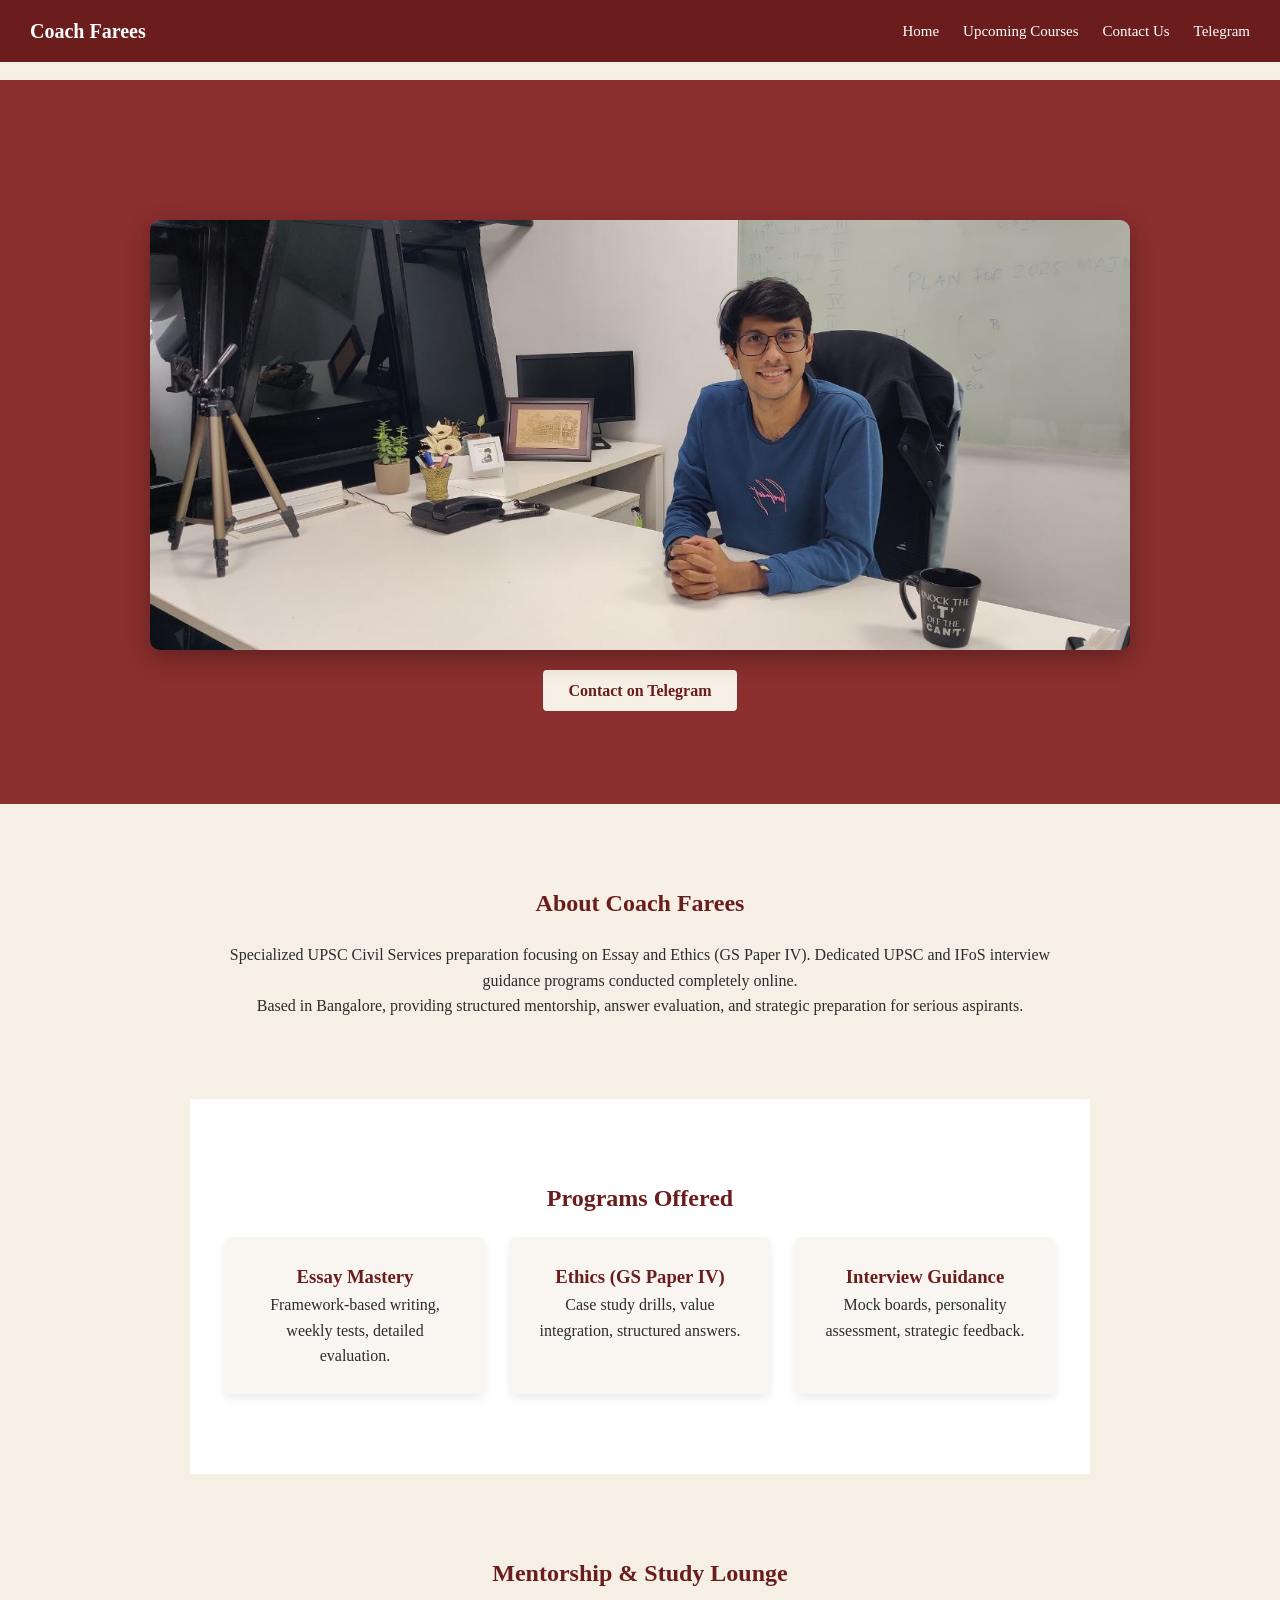
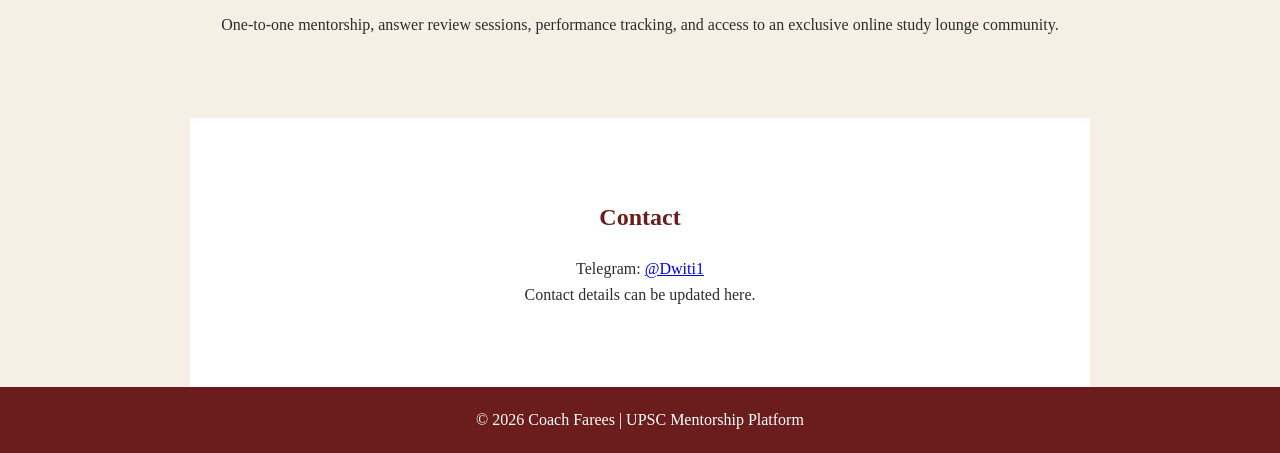
==== commit 88a79c69: "Merge branch 'main' into codex/replace-block-with-image-slideshow-u7m4kb" ====
--- a/index.html
+++ b/index.html
@@ -20,9 +20,7 @@
 
     <!-- Hero area: slideshow banner with a persistent contact CTA -->
     <header class="hero">
-        <div class="hero-slideshow">
-            <img id="hero-slide-image" class="hero-slide-image" src="assets/homemain1.jpg" alt="Coach Farees mentorship highlight 1">
-        </div>
+        <div class="hero-slideshow" id="hero-slideshow" aria-label="Mentorship highlights slideshow"></div>
         <a href="https://t.me/Dwiti1" class="btn" target="_blank">Contact on Telegram</a>
     </header>
 
@@ -86,15 +84,26 @@
             "assets/homemain2.jpg"
         ];
 
-        // Single image element for slideshow so only one photo is shown at a time.
-        const slideImage = document.getElementById("hero-slide-image");
+        // Create one slide image per entry and stack them for fade transitions.
+        const slideshowRoot = document.getElementById("hero-slideshow");
+        const slides = heroImages.map((src, index) => {
+            const img = document.createElement("img");
+            img.src = src;
+            img.alt = `Coach Farees mentorship highlight ${index + 1}`;
+            img.className = "hero-slide";
+            if (index === 0) {
+                img.classList.add("active");
+            }
+            slideshowRoot.appendChild(img);
+            return img;
+        });
 
-        // Rotate slide source every 4 seconds.
+        // Rotate active slide every 4 seconds.
         let activeSlide = 0;
         setInterval(() => {
-            activeSlide = (activeSlide + 1) % heroImages.length;
-            slideImage.src = heroImages[activeSlide];
-            slideImage.alt = `Coach Farees mentorship highlight ${activeSlide + 1}`;
+            slides[activeSlide].classList.remove("active");
+            activeSlide = (activeSlide + 1) % slides.length;
+            slides[activeSlide].classList.add("active");
         }, 4000);
     </script>
 
--- a/style.css
+++ b/style.css
@@ -51,9 +51,10 @@
 
 /* Hero */
 .hero {
-    background-color: transparent;
-    text-align: center;
-    padding: 120px 20px 80px;
+    background-color: #8b2e2e;
+    color: white;
+    text-align: center;
+    padding: 140px 20px 100px;
 }
 
 /* Hero slideshow container */
@@ -67,12 +68,19 @@
     box-shadow: 0 8px 24px rgba(0,0,0,0.3);
 }
 
-/* Single hero image: guarantees one image is visible at a time */
-.hero-slide-image {
+/* Each hero image slide, faded in/out via active class */
+.hero-slide {
+    position: absolute;
+    inset: 0;
     width: 100%;
     height: 100%;
     object-fit: cover;
-    display: block;
+    opacity: 0;
+    transition: opacity 0.9s ease;
+}
+
+.hero-slide.active {
+    opacity: 1;
 }
 
 .btn {
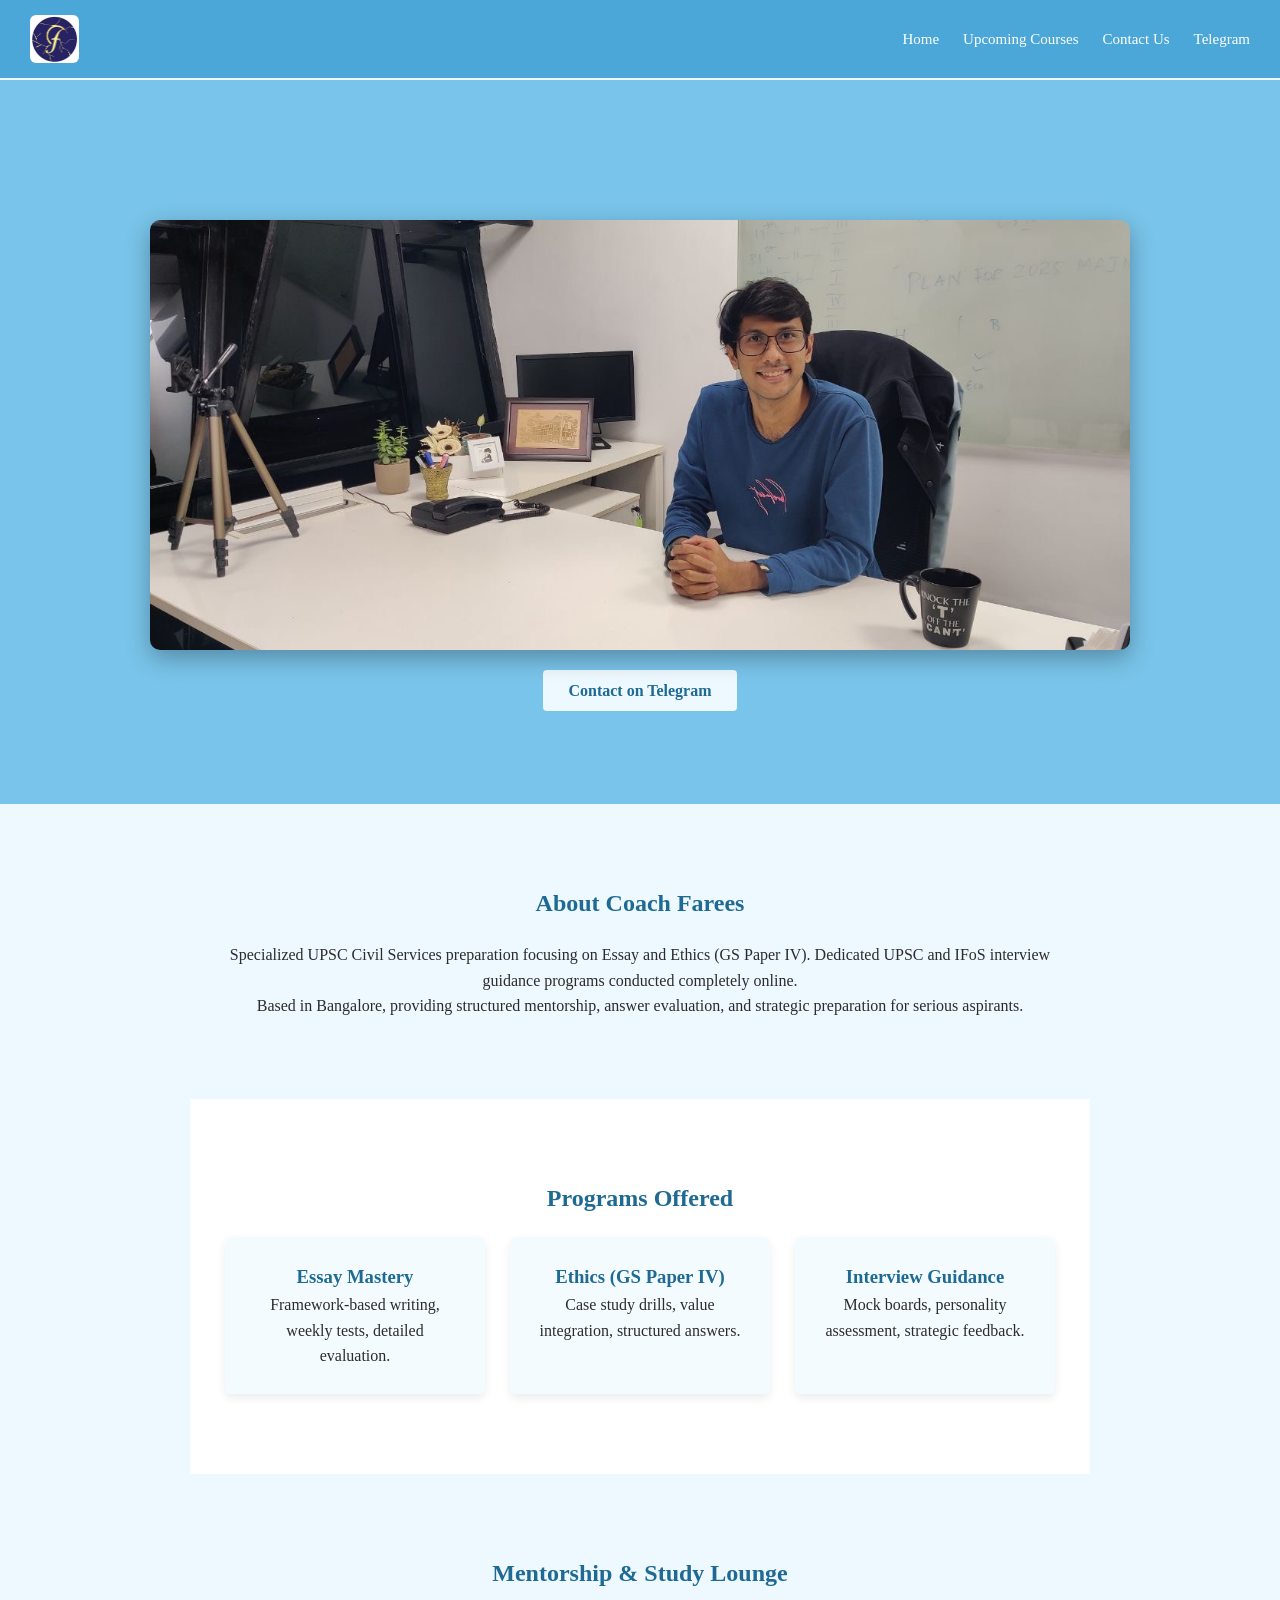
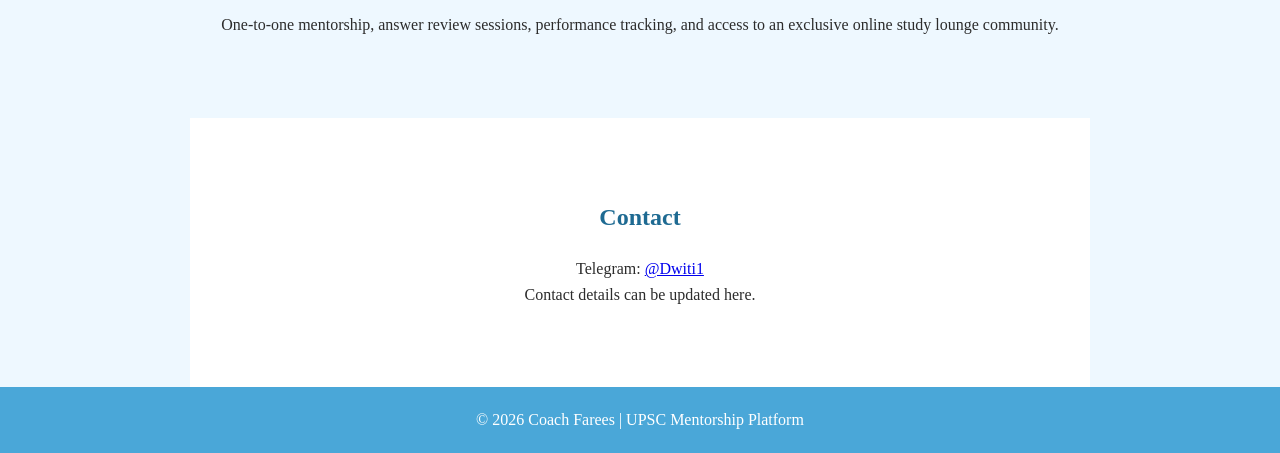
==== commit 0c301d70: "Update site theme to sky-blue and use logo in navbar" ====
--- a/index.html
+++ b/index.html
@@ -9,7 +9,9 @@
 
     <!-- Fixed top navigation for primary site links -->
     <nav class="navbar">
-        <div class="logo">Coach Farees</div>
+        <a href="index.html" class="logo" aria-label="Coach Farees Home">
+            <img src="assets/logof.jpg" alt="Coach Farees logo">
+        </a>
         <div class="nav-links">
             <a href="index.html">Home</a>
             <a href="courses.html">Upcoming Courses</a>
@@ -111,4 +113,3 @@
 </html>
 
 
-
--- a/style.css
+++ b/style.css
@@ -10,7 +10,7 @@
 body {
     margin: 0;
     font-family: 'Georgia', serif;
-    background-color: #f5efe6;
+    background-color: #eef8ff;
     color: #2c2c2c;
     line-height: 1.6;
 }
@@ -24,7 +24,7 @@
     top: 0;
     left: 0;
     width: 100%;
-    background-color: #6b1d1d;
+    background-color: #4aa7d8;
     color: white;
     display: flex;
     justify-content: space-between;
@@ -34,8 +34,15 @@
 }
 
 .navbar .logo {
-    font-size: 20px;
-    font-weight: bold;
+    display: inline-flex;
+    align-items: center;
+}
+
+.navbar .logo img {
+    height: 48px;
+    width: auto;
+    border-radius: 6px;
+    display: block;
 }
 
 .nav-links a {
@@ -51,7 +58,7 @@
 
 /* Hero */
 .hero {
-    background-color: #8b2e2e;
+    background-color: #79c4ea;
     color: white;
     text-align: center;
     padding: 140px 20px 100px;
@@ -84,8 +91,8 @@
 }
 
 .btn {
-    background-color: #f5efe6;
-    color: #6b1d1d;
+    background-color: #eef8ff;
+    color: #1e6a92;
     padding: 12px 25px;
     text-decoration: none;
     border-radius: 4px;
@@ -93,7 +100,7 @@
 }
 
 .btn:hover {
-    background-color: #e6dccf;
+    background-color: #d7ecf8;
 }
 
 /* Sections */
@@ -110,7 +117,7 @@
 
 .section h2 {
     margin-bottom: 20px;
-    color: #6b1d1d;
+    color: #1e6a92;
 }
 
 /* Cards */
@@ -122,7 +129,7 @@
 }
 
 .card {
-    background-color: #f9f6f2;
+    background-color: #f4fbff;
     padding: 25px;
     width: 260px;
     border-radius: 6px;
@@ -131,12 +138,12 @@
 
 .card h3 {
     margin-top: 0;
-    color: #6b1d1d;
+    color: #1e6a92;
 }
 
 /* Footer */
 footer {
-    background-color: #6b1d1d;
+    background-color: #4aa7d8;
     color: white;
     text-align: center;
     padding: 20px;
@@ -183,7 +190,7 @@
 .application-form button {
     margin-top: 15px;
     padding: 12px;
-    background-color: #6b1d1d;
+    background-color: #2d89bd;
     color: white;
     border: none;
     cursor: pointer;
@@ -191,15 +198,15 @@
 }
 
 .application-form button:hover {
-    background-color: #8b2e2e;
+    background-color: #4aa7d8;
 }
 .contact-direct {
     text-align: center;
 }
 
 .special-card {
-    background-color: #fff8f0;
-    border-left: 5px solid #6b1d1d;
+    background-color: #edf8ff;
+    border-left: 5px solid #4aa7d8;
     padding: 30px;
 }
 
